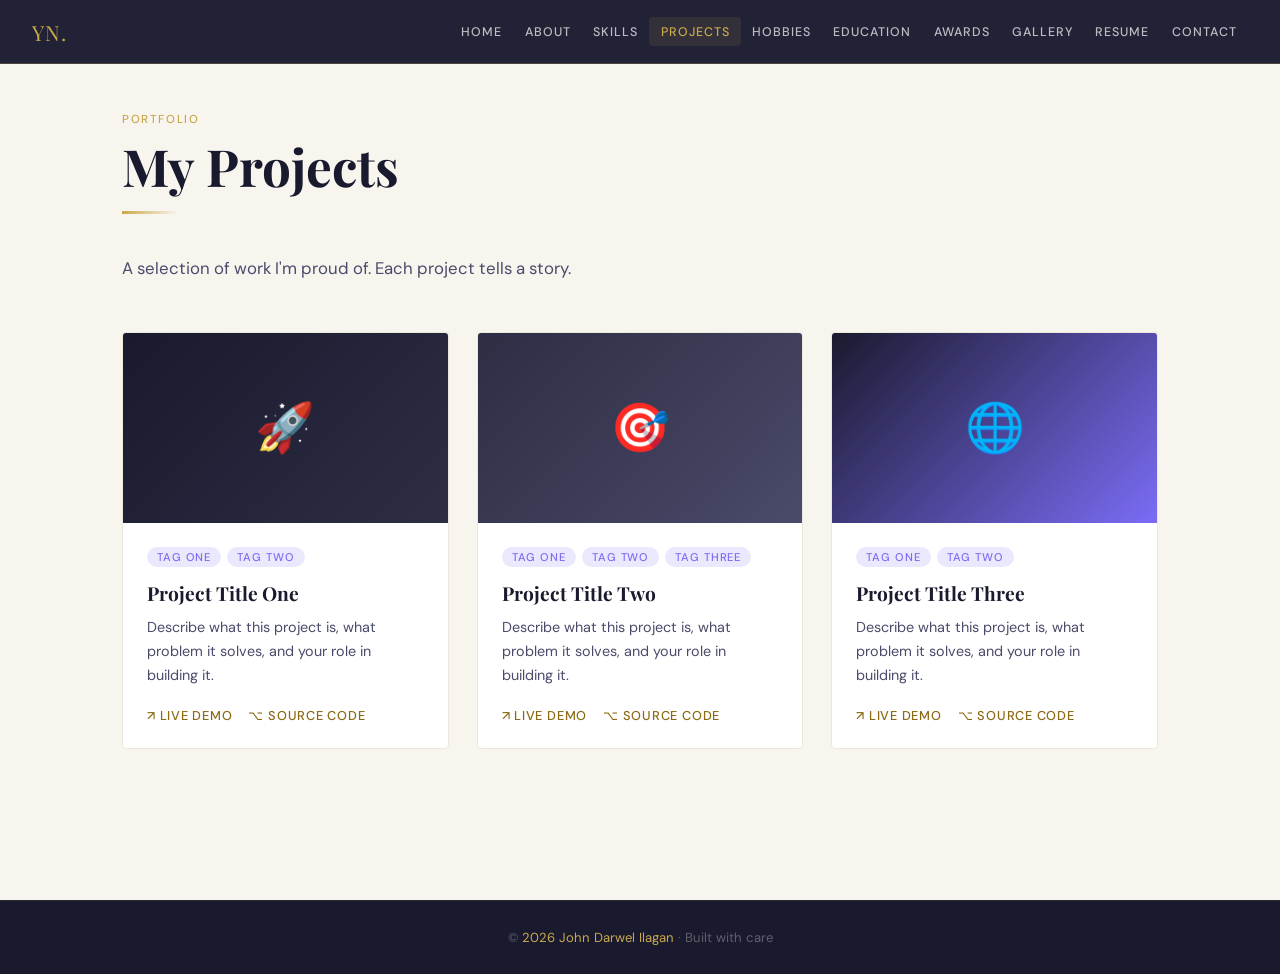
==== projects.html @ 71a69014 "Add files via upload" ====
<!DOCTYPE html>
<html lang="en">
<head>
  <meta charset="UTF-8" />
  <meta name="viewport" content="width=device-width, initial-scale=1.0" />
  <title>Projects — Portfolio — Portfolio</title>
  <link rel="preconnect" href="https://fonts.googleapis.com" />
  <link rel="preconnect" href="https://fonts.gstatic.com" crossorigin />
  <link href="https://fonts.googleapis.com/css2?family=DM+Sans:wght@300;400;500;600&family=Playfair+Display:ital,wght@0,400;0,700;1,400;1,700&display=swap" rel="stylesheet" />
  <link rel="stylesheet" href="style.css" />
</head>
<body>
  <div id="nav-placeholder"></div>
  <div class="page-wrap">
    <div class="page-inner">
      <p class="section-tag">Portfolio</p>
      <h2 class="section-title">My Projects</h2>
      <div class="section-line"></div>
      <p class="section-desc">A selection of work I'm proud of. Each project tells a story.</p>
      <div class="projects-grid">
        <div class="project-card">
          <div class="project-img" style="background:linear-gradient(135deg,#1A1A2E,#2D2D44);">🚀</div>
          <div class="project-body">
            <div class="project-tags"><span class="tag">Tag One</span><span class="tag">Tag Two</span></div>
            <h3 class="project-title">Project Title One</h3>
            <p class="project-desc">Describe what this project is, what problem it solves, and your role in building it.</p>
            <div class="project-links"><a class="link-btn" href="#" target="_blank">↗ Live Demo</a><a class="link-btn" href="#" target="_blank">⌥ Source Code</a></div>
          </div>
        </div>
        <div class="project-card">
          <div class="project-img" style="background:linear-gradient(135deg,#2D2D44,#4A4A6A);">🎯</div>
          <div class="project-body">
            <div class="project-tags"><span class="tag">Tag One</span><span class="tag">Tag Two</span><span class="tag">Tag Three</span></div>
            <h3 class="project-title">Project Title Two</h3>
            <p class="project-desc">Describe what this project is, what problem it solves, and your role in building it.</p>
            <div class="project-links"><a class="link-btn" href="#" target="_blank">↗ Live Demo</a><a class="link-btn" href="#" target="_blank">⌥ Source Code</a></div>
          </div>
        </div>
        <div class="project-card">
          <div class="project-img" style="background:linear-gradient(135deg,#1A1A2E,#7B6CF6);">🌐</div>
          <div class="project-body">
            <div class="project-tags"><span class="tag">Tag One</span><span class="tag">Tag Two</span></div>
            <h3 class="project-title">Project Title Three</h3>
            <p class="project-desc">Describe what this project is, what problem it solves, and your role in building it.</p>
            <div class="project-links"><a class="link-btn" href="#" target="_blank">↗ Live Demo</a><a class="link-btn" href="#" target="_blank">⌥ Source Code</a></div>
          </div>
        </div>
      </div>
    </div>
  </div>
  <footer>
    <p>© <span id="year"></span> <span>John Darwel Ilagan</span> · Built with care</p>
  </footer>
  <script src="script.js"></script>
</body>
</html>
---- style.css ----
/* ============================================================
   style.css — Shared styles for all pages
   ============================================================ */

:root {
  --gold:       #C9A84C;
  --gold-light: #E8D5A3;
  --gold-dark:  #8B6914;
  --ink:        #1A1A2E;
  --ink-mid:    #2D2D44;
  --ink-light:  #4A4A6A;
  --cream:      #F8F5EF;
  --cream-dark: #EDE8DC;
  --white:      #FFFFFF;
  --accent:     #7B6CF6;
  --accent-soft:#EAE8FD;
  --nav-h:      64px;
}

* { margin: 0; padding: 0; box-sizing: border-box; }

body {
  font-family: 'DM Sans', sans-serif;
  background: var(--cream);
  color: var(--ink);
  overflow-x: hidden;
}

h1, h2, h3, h4 { font-family: 'Playfair Display', serif; }

/* ════════ NAV ════════ */
nav {
  position: fixed; top: 0; left: 0; right: 0; z-index: 1000;
  height: var(--nav-h);
  background: rgba(26,26,46,0.96);
  backdrop-filter: blur(12px);
  display: flex; align-items: center; justify-content: space-between;
  padding: 0 2rem;
  border-bottom: 1px solid rgba(201,168,76,0.25);
}
.nav-logo {
  font-family: 'Playfair Display', serif;
  font-size: 1.3rem;
  color: var(--gold);
  letter-spacing: 0.04em;
  text-decoration: none;
}
.nav-links { display: flex; gap: 0; align-items: center; }
.nav-links a {
  color: rgba(255,255,255,0.7);
  text-decoration: none;
  font-size: 0.78rem;
  font-weight: 500;
  letter-spacing: 0.08em;
  text-transform: uppercase;
  padding: 0.4rem 0.7rem;
  border-radius: 4px;
  transition: color 0.2s, background 0.2s;
}
.nav-links a:hover,
.nav-links a.active {
  color: var(--gold);
  background: rgba(201,168,76,0.1);
}
.hamburger {
  display: none; flex-direction: column; gap: 5px;
  cursor: pointer; padding: 4px; background: none; border: none;
}
.hamburger span {
  width: 22px; height: 2px;
  background: var(--gold); border-radius: 2px;
  transition: all 0.3s; display: block;
}

/* ════════ PAGE SHELL ════════ */
.page-wrap { min-height: 100vh; padding-top: var(--nav-h); }
.page-inner { max-width: 1100px; margin: 0 auto; padding: 3rem 2rem 5rem; }

/* ════════ SHARED SECTION HEADERS ════════ */
.section-tag {
  font-size: 0.72rem; font-weight: 500; letter-spacing: 0.14em;
  text-transform: uppercase; color: var(--gold); margin-bottom: 0.6rem;
}
.section-title {
  font-size: clamp(2rem, 5vw, 3.2rem);
  color: var(--ink); line-height: 1.15; margin-bottom: 1rem;
}
.section-line {
  width: 56px; height: 3px;
  background: linear-gradient(90deg, var(--gold), transparent);
  margin-bottom: 2.5rem;
}
.section-desc {
  font-size: 1.05rem; color: var(--ink-light);
  max-width: 600px; line-height: 1.75; margin-bottom: 3rem;
}

/* ════════ BUTTONS ════════ */
.btn-primary {
  padding: 0.8rem 1.8rem;
  background: var(--gold); color: var(--ink);
  font-weight: 500; font-size: 0.9rem;
  letter-spacing: 0.06em; text-transform: uppercase;
  border: none; border-radius: 4px; cursor: pointer;
  transition: all 0.25s; font-family: 'DM Sans', sans-serif;
  text-decoration: none; display: inline-block;
}
.btn-primary:hover { background: var(--gold-light); transform: translateY(-2px); }

.btn-outline {
  padding: 0.8rem 1.8rem;
  background: transparent; color: var(--white);
  font-weight: 500; font-size: 0.9rem;
  letter-spacing: 0.06em; text-transform: uppercase;
  border: 1px solid rgba(255,255,255,0.25); border-radius: 4px; cursor: pointer;
  transition: all 0.25s; font-family: 'DM Sans', sans-serif;
  text-decoration: none; display: inline-block;
}
.btn-outline:hover { border-color: var(--gold); color: var(--gold); transform: translateY(-2px); }

/* ════════ FOOTER ════════ */
footer {
  background: var(--ink); padding: 1.75rem 2rem;
  text-align: center;
  border-top: 1px solid rgba(201,168,76,0.1);
}
footer p    { font-size: 0.82rem; color: rgba(255,255,255,0.3); }
footer span { color: var(--gold); }

/* ════════ ANIMATIONS ════════ */
@keyframes fadeUp {
  from { opacity: 0; transform: translateY(24px); }
  to   { opacity: 1; transform: translateY(0); }
}
.fade-up { animation: fadeUp 0.6s ease forwards; }
.fade-up:nth-child(2) { animation-delay: 0.1s; opacity: 0; }
.fade-up:nth-child(3) { animation-delay: 0.2s; opacity: 0; }

/* ════════ RESPONSIVE ════════ */
@media (max-width: 768px) {
  .nav-links {
    display: none; position: fixed; top: var(--nav-h); left: 0; right: 0;
    background: var(--ink); flex-direction: column;
    padding: 1rem; gap: 0;
    border-bottom: 1px solid rgba(201,168,76,0.15);
  }
  .nav-links.open { display: flex; }
  .nav-links a    { padding: 0.75rem 1rem; font-size: 0.85rem; }
  .hamburger      { display: flex; }
}

/* ════════ HOME ════════ */
.home-wrap { background: var(--ink); min-height: 100vh; position: relative; overflow: hidden; padding-top: var(--nav-h); }
.home-bg {
  position: absolute; inset: 0;
  background:
    radial-gradient(ellipse 60% 50% at 80% 50%, rgba(201,168,76,0.08) 0%, transparent 70%),
    radial-gradient(ellipse 40% 60% at 10% 80%, rgba(123,108,246,0.08) 0%, transparent 60%);
}
.home-grid-lines {
  position: absolute; inset: 0;
  background-image:
    linear-gradient(rgba(201,168,76,0.05) 1px, transparent 1px),
    linear-gradient(90deg, rgba(201,168,76,0.05) 1px, transparent 1px);
  background-size: 80px 80px;
}
.home-inner {
  position: relative; z-index: 2;
  max-width: 1100px; margin: 0 auto; padding: 0 2rem;
  min-height: calc(100vh - var(--nav-h));
  display: flex; align-items: center;
}
.home-content { max-width: 680px; }
.home-eyebrow {
  display: inline-flex; align-items: center; gap: 10px;
  font-size: 0.78rem; font-weight: 500; letter-spacing: 0.14em;
  text-transform: uppercase; color: var(--gold); margin-bottom: 1.5rem;
}
.home-eyebrow::before { content: ''; width: 32px; height: 1px; background: var(--gold); }
.home-name {
  font-family: 'Playfair Display', serif;
  font-size: clamp(3rem, 8vw, 5.5rem);
  color: var(--white); line-height: 1.05; margin-bottom: 0.5rem;
}
.home-name span { color: var(--gold); font-style: italic; }
.home-role {
  font-size: clamp(1rem, 2.5vw, 1.35rem);
  color: rgba(255,255,255,0.55); font-weight: 300;
  letter-spacing: 0.02em; margin-bottom: 2rem;
}
.home-desc {
  font-size: 1.05rem; color: rgba(255,255,255,0.45);
  line-height: 1.8; max-width: 540px; margin-bottom: 2.5rem;
}
.home-btns { display: flex; gap: 1rem; flex-wrap: wrap; }
.home-stats {
  position: absolute; right: 2rem; bottom: 3rem;
  display: flex; gap: 2.5rem;
}
.stat { text-align: center; }
.stat-num   { font-family: 'Playfair Display', serif; font-size: 2rem; color: var(--gold); display: block; }
.stat-label { font-size: 0.72rem; color: rgba(255,255,255,0.4); letter-spacing: 0.1em; text-transform: uppercase; }
.home-scroll-hint {
  position: absolute; left: 50%; bottom: 2rem; transform: translateX(-50%);
  display: flex; flex-direction: column; align-items: center; gap: 8px;
  font-size: 0.68rem; letter-spacing: 0.12em; text-transform: uppercase;
  color: rgba(255,255,255,0.3);
  animation: bounce 2s ease-in-out infinite;
}
.home-scroll-hint::after {
  content: ''; width: 1px; height: 40px;
  background: linear-gradient(var(--gold), transparent);
}
@keyframes bounce {
  0%,100% { transform: translateX(-50%) translateY(0); }
  50%      { transform: translateX(-50%) translateY(-8px); }
}
@media (max-width: 768px) {
  .home-stats { position: static; margin-top: 3rem; justify-content: flex-start; flex-wrap: wrap; }
}
@media (max-width: 480px) {
  .home-stats { gap: 1.5rem; }
}

/* ════════ ABOUT ════════ */
.about-grid { display: grid; grid-template-columns: 1fr 1.3fr; gap: 5rem; align-items: start; }
.about-photo-wrap { position: relative; }
.about-photo {
  width: 100%; aspect-ratio: 3/4;
  background: linear-gradient(135deg, var(--ink-mid), var(--ink));
  border-radius: 2px;
  display: flex; align-items: center; justify-content: center;
  font-size: 5rem; color: var(--gold);
  position: relative; overflow: hidden;
}
.about-photo::after {
  content: ''; position: absolute; inset: 0;
  background: linear-gradient(135deg, transparent 60%, rgba(201,168,76,0.15));
}
.about-photo-frame {
  position: absolute; top: 16px; left: 16px; right: -16px; bottom: -16px;
  border: 1px solid var(--gold); border-radius: 2px; z-index: -1;
}
.about-badge {
  position: absolute; bottom: -20px; right: -20px;
  background: var(--gold); color: var(--ink);
  padding: 1rem 1.2rem; border-radius: 2px;
  text-align: center; font-weight: 700; font-family: 'Playfair Display', serif;
}
.about-badge span  { display: block; font-size: 2rem; line-height: 1; }
.about-badge small {
  font-size: 0.72rem; font-family: 'DM Sans', sans-serif;
  font-weight: 400; opacity: 0.8; text-transform: uppercase; letter-spacing: 0.08em;
}
.about-right { padding-top: 0.5rem; }
.about-bio   { font-size: 1rem; color: var(--ink-light); line-height: 1.85; margin-bottom: 1.5rem; }
.about-details {
  display: grid; grid-template-columns: 1fr 1fr;
  gap: 0.75rem; margin-bottom: 2rem;
}
.detail-item  { display: flex; flex-direction: column; gap: 2px; }
.detail-label { font-size: 0.72rem; text-transform: uppercase; letter-spacing: 0.1em; color: var(--gold); font-weight: 500; }
.detail-value { font-size: 0.95rem; color: var(--ink); }
@media (max-width: 768px) {
  .about-grid  { grid-template-columns: 1fr; gap: 3rem; }
  .about-badge { right: 0; bottom: -10px; }
}

/* ════════ SKILLS ════════ */
.skills-page { background: var(--ink); }
.skills-page .section-title { color: var(--white); }
.skills-page .section-desc  { color: rgba(255,255,255,0.45); }
.skills-grid {
  display: grid;
  grid-template-columns: repeat(auto-fit, minmax(280px, 1fr));
  gap: 1.5rem;
}
.skill-category {
  background: rgba(255,255,255,0.04);
  border: 1px solid rgba(201,168,76,0.15);
  border-radius: 4px; padding: 1.75rem;
}
.skill-cat-icon  { font-size: 1.5rem; margin-bottom: 0.75rem; }
.skill-cat-title { font-family: 'Playfair Display', serif; font-size: 1.15rem; color: var(--gold); margin-bottom: 1.25rem; }
.skill-bar-item  { margin-bottom: 1rem; }
.skill-bar-top   { display: flex; justify-content: space-between; margin-bottom: 6px; }
.skill-name      { font-size: 0.88rem; color: rgba(255,255,255,0.8); }
.skill-pct       { font-size: 0.78rem; color: var(--gold); font-weight: 500; }
.skill-track     { height: 5px; background: rgba(255,255,255,0.08); border-radius: 99px; overflow: hidden; }
.skill-fill      { height: 100%; border-radius: 99px; background: linear-gradient(90deg, var(--gold-dark), var(--gold)); }

/* ════════ PROJECTS ════════ */
.projects-grid {
  display: grid;
  grid-template-columns: repeat(auto-fit, minmax(320px, 1fr));
  gap: 1.75rem;
}
.project-card {
  background: var(--white); border-radius: 4px;
  overflow: hidden; border: 1px solid var(--cream-dark);
  transition: transform 0.25s, box-shadow 0.25s;
}
.project-card:hover { transform: translateY(-6px); box-shadow: 0 20px 50px rgba(26,26,46,0.12); }
.project-img {
  height: 190px;
  display: flex; align-items: center; justify-content: center;
  font-size: 3rem; overflow: hidden;
}
.project-body  { padding: 1.5rem; }
.project-tags  { display: flex; flex-wrap: wrap; gap: 6px; margin-bottom: 0.85rem; }
.tag {
  font-size: 0.7rem; font-weight: 500; letter-spacing: 0.08em; text-transform: uppercase;
  padding: 3px 10px; background: var(--accent-soft); color: var(--accent); border-radius: 99px;
}
.project-title { font-family: 'Playfair Display', serif; font-size: 1.2rem; color: var(--ink); margin-bottom: 0.6rem; }
.project-desc  { font-size: 0.9rem; color: var(--ink-light); line-height: 1.65; margin-bottom: 1.25rem; }
.project-links { display: flex; gap: 1rem; }
.link-btn {
  font-size: 0.8rem; font-weight: 500; letter-spacing: 0.06em; text-transform: uppercase;
  color: var(--gold-dark); text-decoration: none; cursor: pointer;
  transition: color 0.2s; display: flex; align-items: center; gap: 5px;
}
.link-btn:hover { color: var(--gold); }

/* ════════ HOBBIES ════════ */
.hobbies-page { background: var(--ink); }
.hobbies-page .section-title { color: var(--white); }
.hobbies-page .section-desc  { color: rgba(255,255,255,0.45); }
.hobbies-grid {
  display: grid;
  grid-template-columns: repeat(auto-fit, minmax(220px, 1fr));
  gap: 1.25rem;
}
.hobby-card {
  background: rgba(255,255,255,0.04);
  border: 1px solid rgba(201,168,76,0.15);
  border-radius: 4px; padding: 2rem 1.5rem;
  text-align: center; transition: all 0.25s;
}
.hobby-card:hover {
  background: rgba(201,168,76,0.06);
  border-color: rgba(201,168,76,0.4);
  transform: translateY(-4px);
}
.hobby-icon { font-size: 2.5rem; display: block; margin-bottom: 1rem; }
.hobby-name { font-family: 'Playfair Display', serif; font-size: 1.1rem; color: var(--gold); margin-bottom: 0.5rem; }
.hobby-desc { font-size: 0.88rem; color: rgba(255,255,255,0.45); line-height: 1.6; }

/* ════════ EDUCATION ════════ */
.edu-timeline { position: relative; padding-left: 2rem; }
.edu-timeline::before {
  content: ''; position: absolute; left: 0; top: 8px; bottom: 0;
  width: 1px; background: linear-gradient(var(--gold), transparent);
}
.edu-item { position: relative; margin-bottom: 3rem; padding-left: 1.5rem; }
.edu-item::before {
  content: ''; position: absolute; left: -2.5rem; top: 6px;
  width: 10px; height: 10px;
  border-radius: 50%; background: var(--gold);
  box-shadow: 0 0 0 4px rgba(201,168,76,0.2);
}
.edu-year   { font-size: 0.75rem; font-weight: 500; letter-spacing: 0.1em; text-transform: uppercase; color: var(--gold); margin-bottom: 0.4rem; }
.edu-degree { font-family: 'Playfair Display', serif; font-size: 1.35rem; color: var(--ink); margin-bottom: 0.3rem; }
.edu-school { font-size: 0.95rem; color: var(--ink-light); margin-bottom: 0.75rem; font-style: italic; }
.edu-desc   { font-size: 0.92rem; color: var(--ink-light); line-height: 1.7; max-width: 620px; }
.edu-chip {
  display: inline-block; margin-top: 0.75rem; margin-right: 0.5rem;
  font-size: 0.75rem; padding: 3px 10px;
  background: var(--cream-dark); border-radius: 99px; color: var(--ink-light);
}

/* ════════ ACHIEVEMENTS ════════ */
.achievements-page { background: var(--ink); }
.achievements-page .section-title { color: var(--white); }
.achievements-page .section-desc  { color: rgba(255,255,255,0.45); }
.achievements-grid {
  display: grid;
  grid-template-columns: repeat(auto-fit, minmax(300px, 1fr));
  gap: 1.25rem;
}
.award-card {
  background: rgba(255,255,255,0.04);
  border: 1px solid rgba(201,168,76,0.15);
  border-radius: 4px; padding: 1.75rem;
  display: flex; gap: 1rem; transition: all 0.25s;
}
.award-card:hover { background: rgba(201,168,76,0.05); border-color: rgba(201,168,76,0.35); }
.award-icon-wrap {
  width: 48px; height: 48px; flex-shrink: 0;
  background: rgba(201,168,76,0.1); border-radius: 4px;
  display: flex; align-items: center; justify-content: center; font-size: 1.4rem;
}
.award-title { font-family: 'Playfair Display', serif; font-size: 1.05rem; color: var(--white); margin-bottom: 0.3rem; }
.award-org   { font-size: 0.8rem; color: var(--gold); margin-bottom: 0.4rem; }
.award-desc  { font-size: 0.87rem; color: rgba(255,255,255,0.45); line-height: 1.6; }
.award-year  { margin-top: 0.6rem; font-size: 0.72rem; letter-spacing: 0.1em; text-transform: uppercase; color: rgba(255,255,255,0.25); }

/* ════════ RESUME ════════ */
.resume-wrap { background: var(--white); border: 1px solid var(--cream-dark); border-radius: 4px; overflow: hidden; }
.resume-header {
  background: var(--ink); padding: 2.5rem 2rem;
  display: flex; align-items: center; justify-content: space-between;
  flex-wrap: wrap; gap: 1rem;
}
.resume-header h2 { font-family: 'Playfair Display', serif; color: var(--white); font-size: 1.5rem; }
.resume-header p  { font-size: 0.9rem; color: rgba(255,255,255,0.5); margin-top: 0.25rem; }
.resume-body      { padding: 2rem; }
.resume-section-title {
  font-size: 0.75rem; font-weight: 500; letter-spacing: 0.14em; text-transform: uppercase;
  color: var(--gold); border-bottom: 1px solid var(--cream-dark);
  padding-bottom: 0.5rem; margin-bottom: 1.25rem; margin-top: 2rem;
}
.resume-section-title:first-child { margin-top: 0; }
.resume-item       { display: grid; grid-template-columns: 1fr auto; gap: 0.5rem; margin-bottom: 1.25rem; }
.resume-item-title { font-weight: 500; font-size: 0.95rem; color: var(--ink); }
.resume-item-sub   { font-size: 0.85rem; color: var(--ink-light); margin-top: 2px; }
.resume-item-desc  { font-size: 0.85rem; color: var(--ink-light); line-height: 1.6; margin-top: 0.4rem; }
.resume-year       { font-size: 0.78rem; color: var(--gold); white-space: nowrap; }
.skills-tags { display: flex; flex-wrap: wrap; gap: 6px; margin-top: 0.5rem; }
.skills-tag  { font-size: 0.78rem; padding: 4px 12px; background: var(--cream); border-radius: 99px; color: var(--ink-light); }
@media (max-width: 768px) { .resume-item { grid-template-columns: 1fr; } }

/* ════════ CONTACT ════════ */
.contact-page { background: var(--ink); overflow: hidden; position: relative; }
.contact-page .section-title { color: var(--white); }
.contact-page .section-desc  { color: rgba(255,255,255,0.45); }
.contact-glow {
  position: absolute; top: -200px; right: -200px;
  width: 600px; height: 600px; border-radius: 50%;
  background: radial-gradient(circle, rgba(201,168,76,0.06) 0%, transparent 70%);
  pointer-events: none;
}
.contact-grid { display: grid; grid-template-columns: 1fr 1.2fr; gap: 4rem; align-items: start; }
.contact-item  { display: flex; gap: 1rem; align-items: flex-start; margin-bottom: 1.75rem; }
.contact-icon  {
  width: 44px; height: 44px; flex-shrink: 0;
  background: rgba(201,168,76,0.1); border-radius: 4px;
  display: flex; align-items: center; justify-content: center; font-size: 1.1rem;
}
.contact-label { font-size: 0.72rem; text-transform: uppercase; letter-spacing: 0.1em; color: var(--gold); margin-bottom: 3px; }
.contact-value { font-size: 0.95rem; color: rgba(255,255,255,0.75); }
.contact-social { display: flex; gap: 0.75rem; margin-top: 2rem; }
.social-btn {
  width: 40px; height: 40px;
  background: rgba(255,255,255,0.06);
  border: 1px solid rgba(255,255,255,0.1);
  border-radius: 4px;
  display: flex; align-items: center; justify-content: center;
  font-size: 1rem; text-decoration: none; color: rgba(255,255,255,0.6);
  cursor: pointer; transition: all 0.2s;
}
.social-btn:hover { background: rgba(201,168,76,0.15); border-color: var(--gold); color: var(--gold); }
.contact-form { position: relative; z-index: 1; }
.form-field   { margin-bottom: 1.2rem; }
.form-field label {
  display: block; font-size: 0.78rem; text-transform: uppercase;
  letter-spacing: 0.08em; color: rgba(255,255,255,0.5); margin-bottom: 6px;
}
.form-field input,
.form-field textarea {
  width: 100%;
  background: rgba(255,255,255,0.05);
  border: 1px solid rgba(255,255,255,0.12);
  border-radius: 4px; padding: 0.75rem 1rem;
  color: var(--white);
  font-family: 'DM Sans', sans-serif; font-size: 0.95rem;
  transition: border-color 0.2s; outline: none;
}
.form-field input:focus,
.form-field textarea:focus { border-color: var(--gold); }
.form-field textarea { height: 130px; resize: vertical; }
.form-row { display: grid; grid-template-columns: 1fr 1fr; gap: 1rem; }
.form-success {
  display: none; padding: 0.75rem 1rem;
  background: rgba(201,168,76,0.15); border: 1px solid rgba(201,168,76,0.4);
  border-radius: 4px; color: var(--gold);
  font-size: 0.9rem; margin-top: 0.75rem; text-align: center;
}
@media (max-width: 768px) {
  .contact-grid { grid-template-columns: 1fr; }
  .form-row     { grid-template-columns: 1fr; }
}

/* ════════ GALLERY ════════ */
.gallery-filter  { display: flex; gap: 0.5rem; flex-wrap: wrap; margin-bottom: 2rem; }
.filter-btn {
  padding: 0.4rem 1rem;
  font-size: 0.8rem; font-weight: 500; letter-spacing: 0.06em; text-transform: uppercase;
  background: transparent; border: 1px solid var(--cream-dark); border-radius: 99px;
  color: var(--ink-light); cursor: pointer; transition: all 0.2s;
  font-family: 'DM Sans', sans-serif;
}
.filter-btn.active,
.filter-btn:hover { background: var(--ink); border-color: var(--ink); color: var(--white); }
.gallery-masonry { columns: 3; column-gap: 1rem; }
.gallery-item {
  break-inside: avoid; margin-bottom: 1rem;
  border-radius: 4px; overflow: hidden;
  cursor: pointer; position: relative;
  background: var(--white); border: 1px solid var(--cream-dark);
  transition: transform 0.25s;
}
.gallery-item:hover { transform: scale(1.02); }
.gallery-img {
  width: 100%;
  display: flex; align-items: center; justify-content: center;
  font-size: 3rem;
}
.gallery-overlay {
  position: absolute; inset: 0;
  background: rgba(26,26,46,0.8);
  display: flex; align-items: flex-end;
  padding: 1rem; opacity: 0; transition: opacity 0.25s;
}
.gallery-item:hover .gallery-overlay { opacity: 1; }
.gallery-caption { font-size: 0.85rem; color: var(--white); font-weight: 500; }
@media (max-width: 768px) { .gallery-masonry { columns: 2; } }
@media (max-width: 480px) { .gallery-masonry { columns: 1; } }
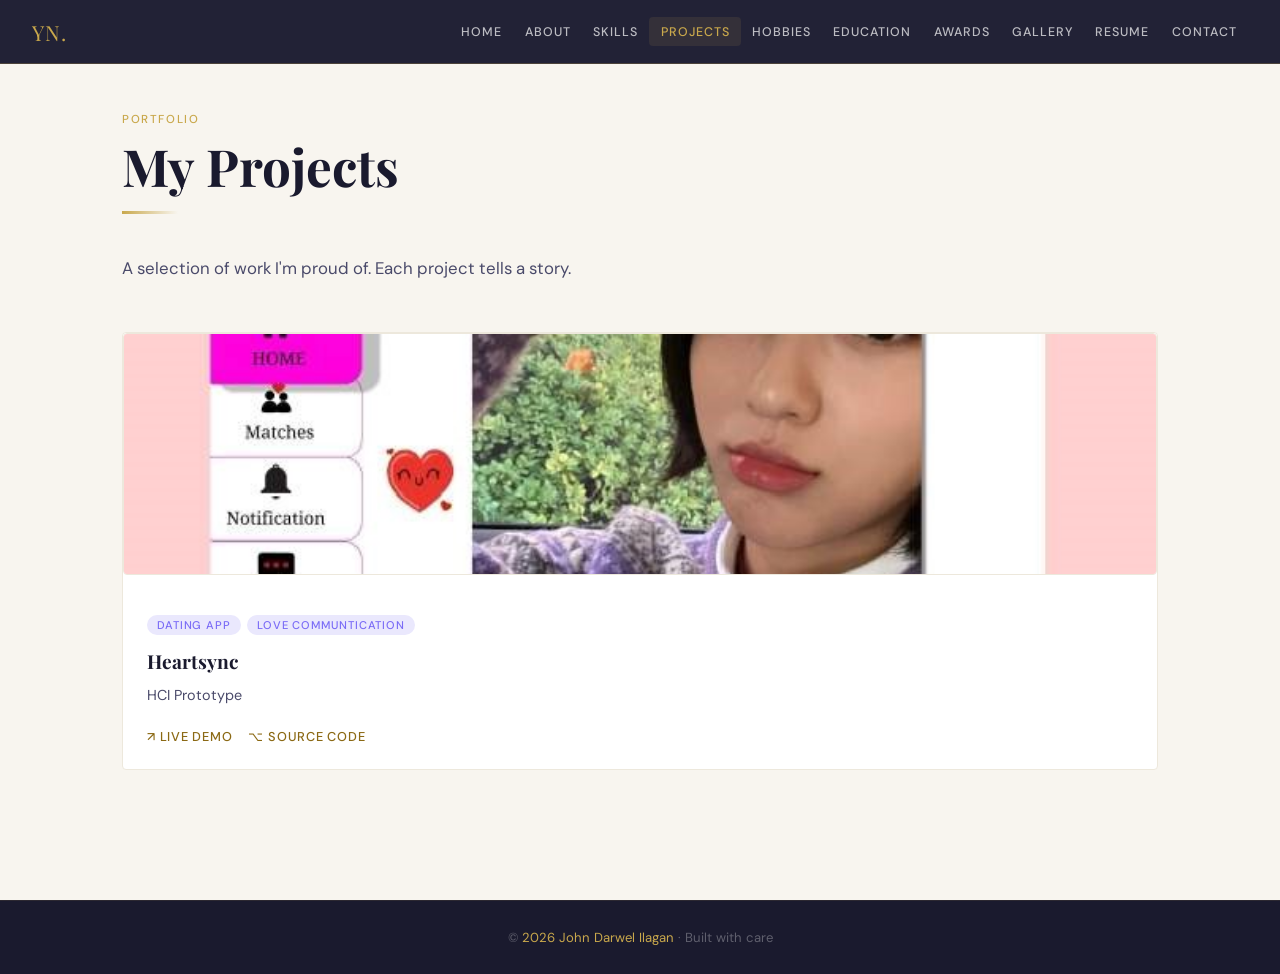
==== commit 135af9c7: "Add files via upload" ====
--- a/projects.html
+++ b/projects.html
@@ -19,29 +19,21 @@
       <p class="section-desc">A selection of work I'm proud of. Each project tells a story.</p>
       <div class="projects-grid">
         <div class="project-card">
-          <div class="project-img" style="background:linear-gradient(135deg,#1A1A2E,#2D2D44);">🚀</div>
+          <div class="gallery-item" data-cat="design">
+  <img
+    src="heartsync.jpg"
+    alt="Brand Identity"
+    class="gallery-img"
+    style="height:240px; object-fit:cover;"
+  />
+  <div class="gallery-overlay">
+    <span class="gallery-caption">Brand Identity</span>
+  </div>
+</div>
           <div class="project-body">
-            <div class="project-tags"><span class="tag">Tag One</span><span class="tag">Tag Two</span></div>
-            <h3 class="project-title">Project Title One</h3>
-            <p class="project-desc">Describe what this project is, what problem it solves, and your role in building it.</p>
-            <div class="project-links"><a class="link-btn" href="#" target="_blank">↗ Live Demo</a><a class="link-btn" href="#" target="_blank">⌥ Source Code</a></div>
-          </div>
-        </div>
-        <div class="project-card">
-          <div class="project-img" style="background:linear-gradient(135deg,#2D2D44,#4A4A6A);">🎯</div>
-          <div class="project-body">
-            <div class="project-tags"><span class="tag">Tag One</span><span class="tag">Tag Two</span><span class="tag">Tag Three</span></div>
-            <h3 class="project-title">Project Title Two</h3>
-            <p class="project-desc">Describe what this project is, what problem it solves, and your role in building it.</p>
-            <div class="project-links"><a class="link-btn" href="#" target="_blank">↗ Live Demo</a><a class="link-btn" href="#" target="_blank">⌥ Source Code</a></div>
-          </div>
-        </div>
-        <div class="project-card">
-          <div class="project-img" style="background:linear-gradient(135deg,#1A1A2E,#7B6CF6);">🌐</div>
-          <div class="project-body">
-            <div class="project-tags"><span class="tag">Tag One</span><span class="tag">Tag Two</span></div>
-            <h3 class="project-title">Project Title Three</h3>
-            <p class="project-desc">Describe what this project is, what problem it solves, and your role in building it.</p>
+            <div class="project-tags"><span class="tag">Dating app</span><span class="tag">love communtication</span></div>
+            <h3 class="project-title">Heartsync</h3>
+            <p class="project-desc">HCI Prototype</p>
             <div class="project-links"><a class="link-btn" href="#" target="_blank">↗ Live Demo</a><a class="link-btn" href="#" target="_blank">⌥ Source Code</a></div>
           </div>
         </div>
